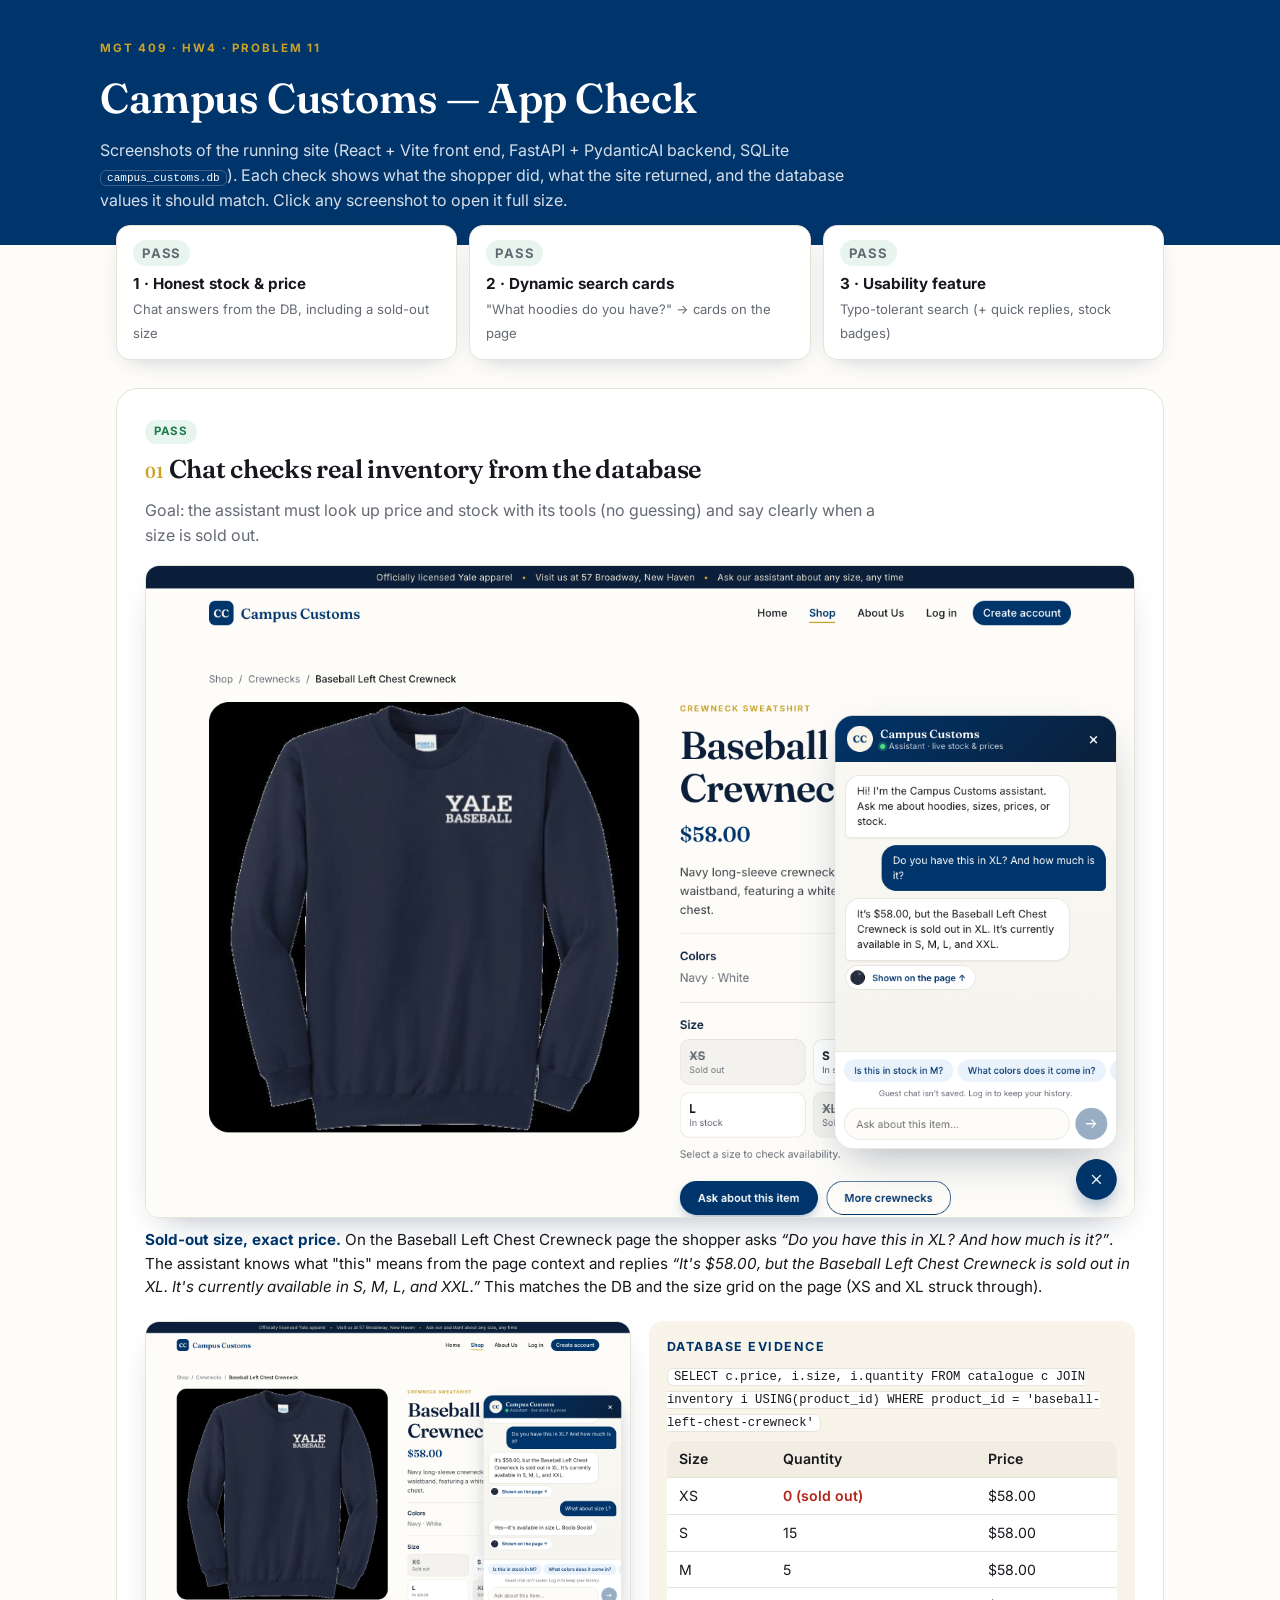
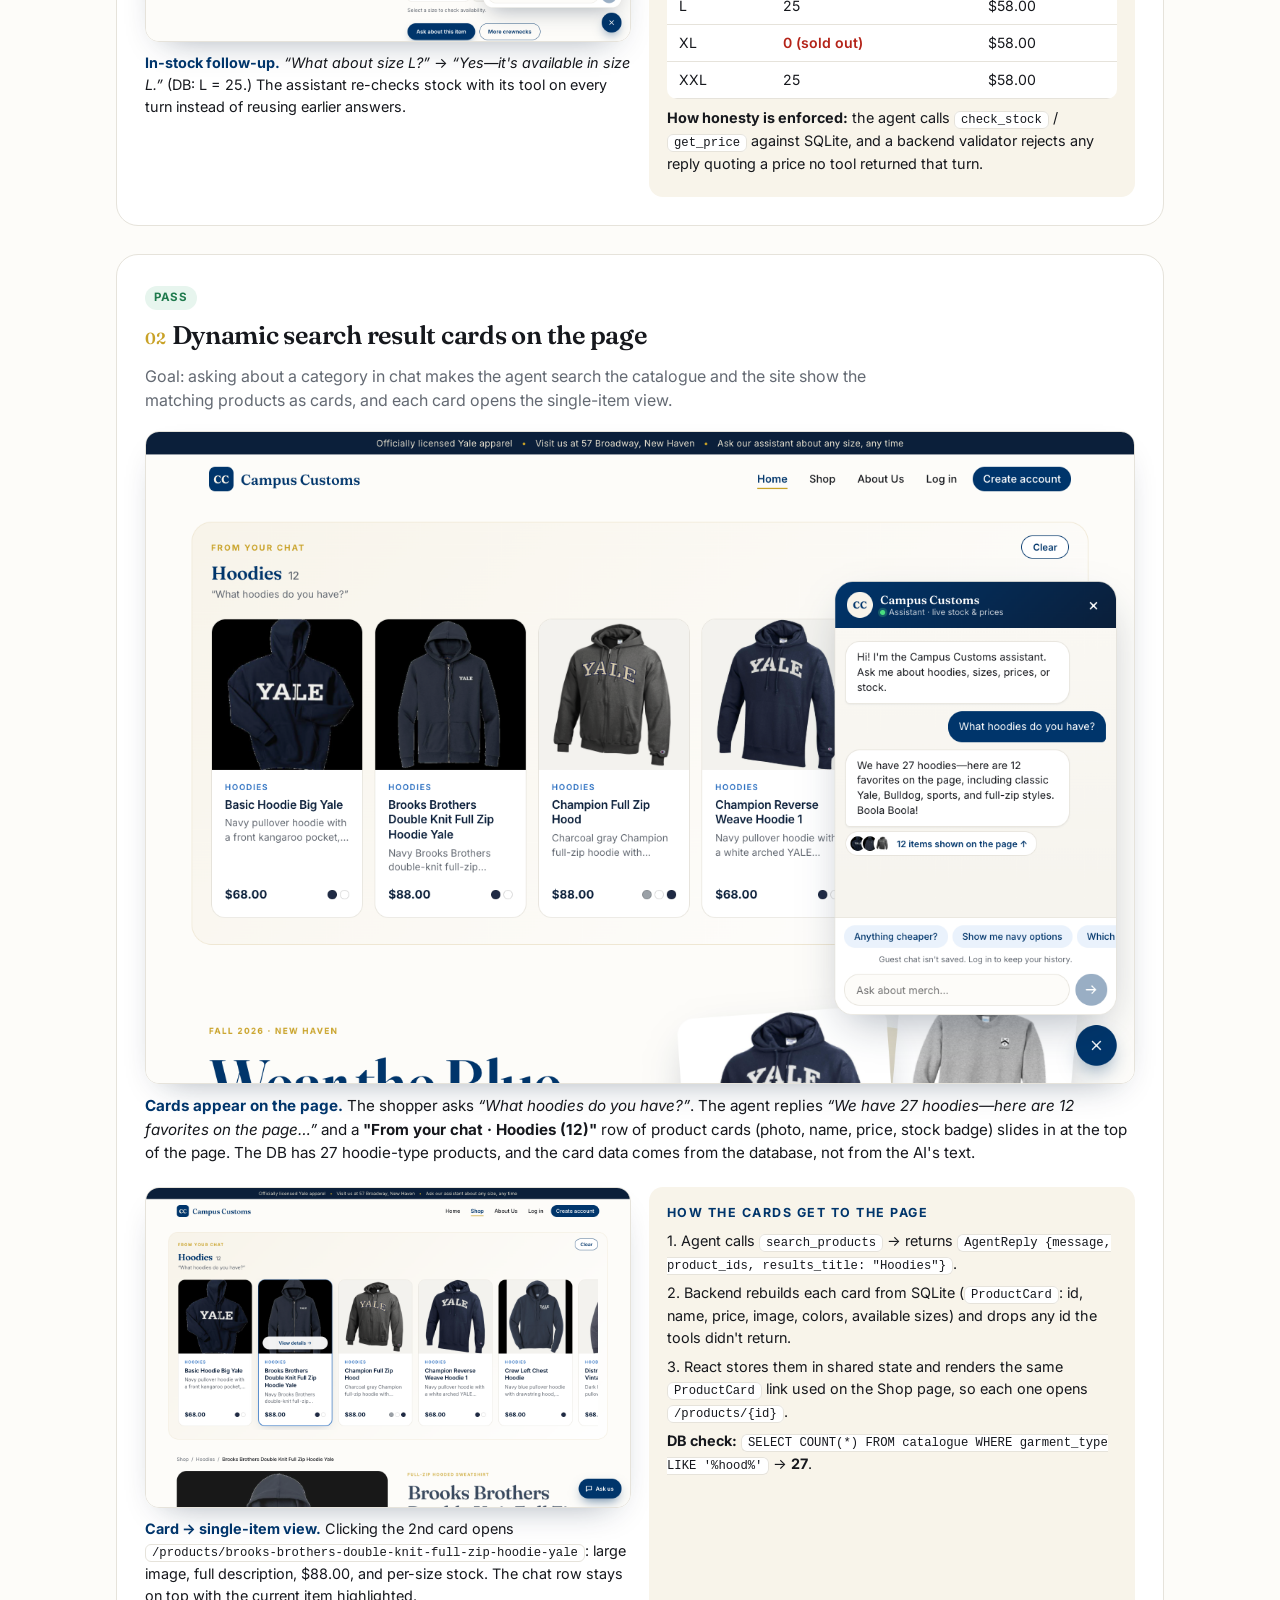
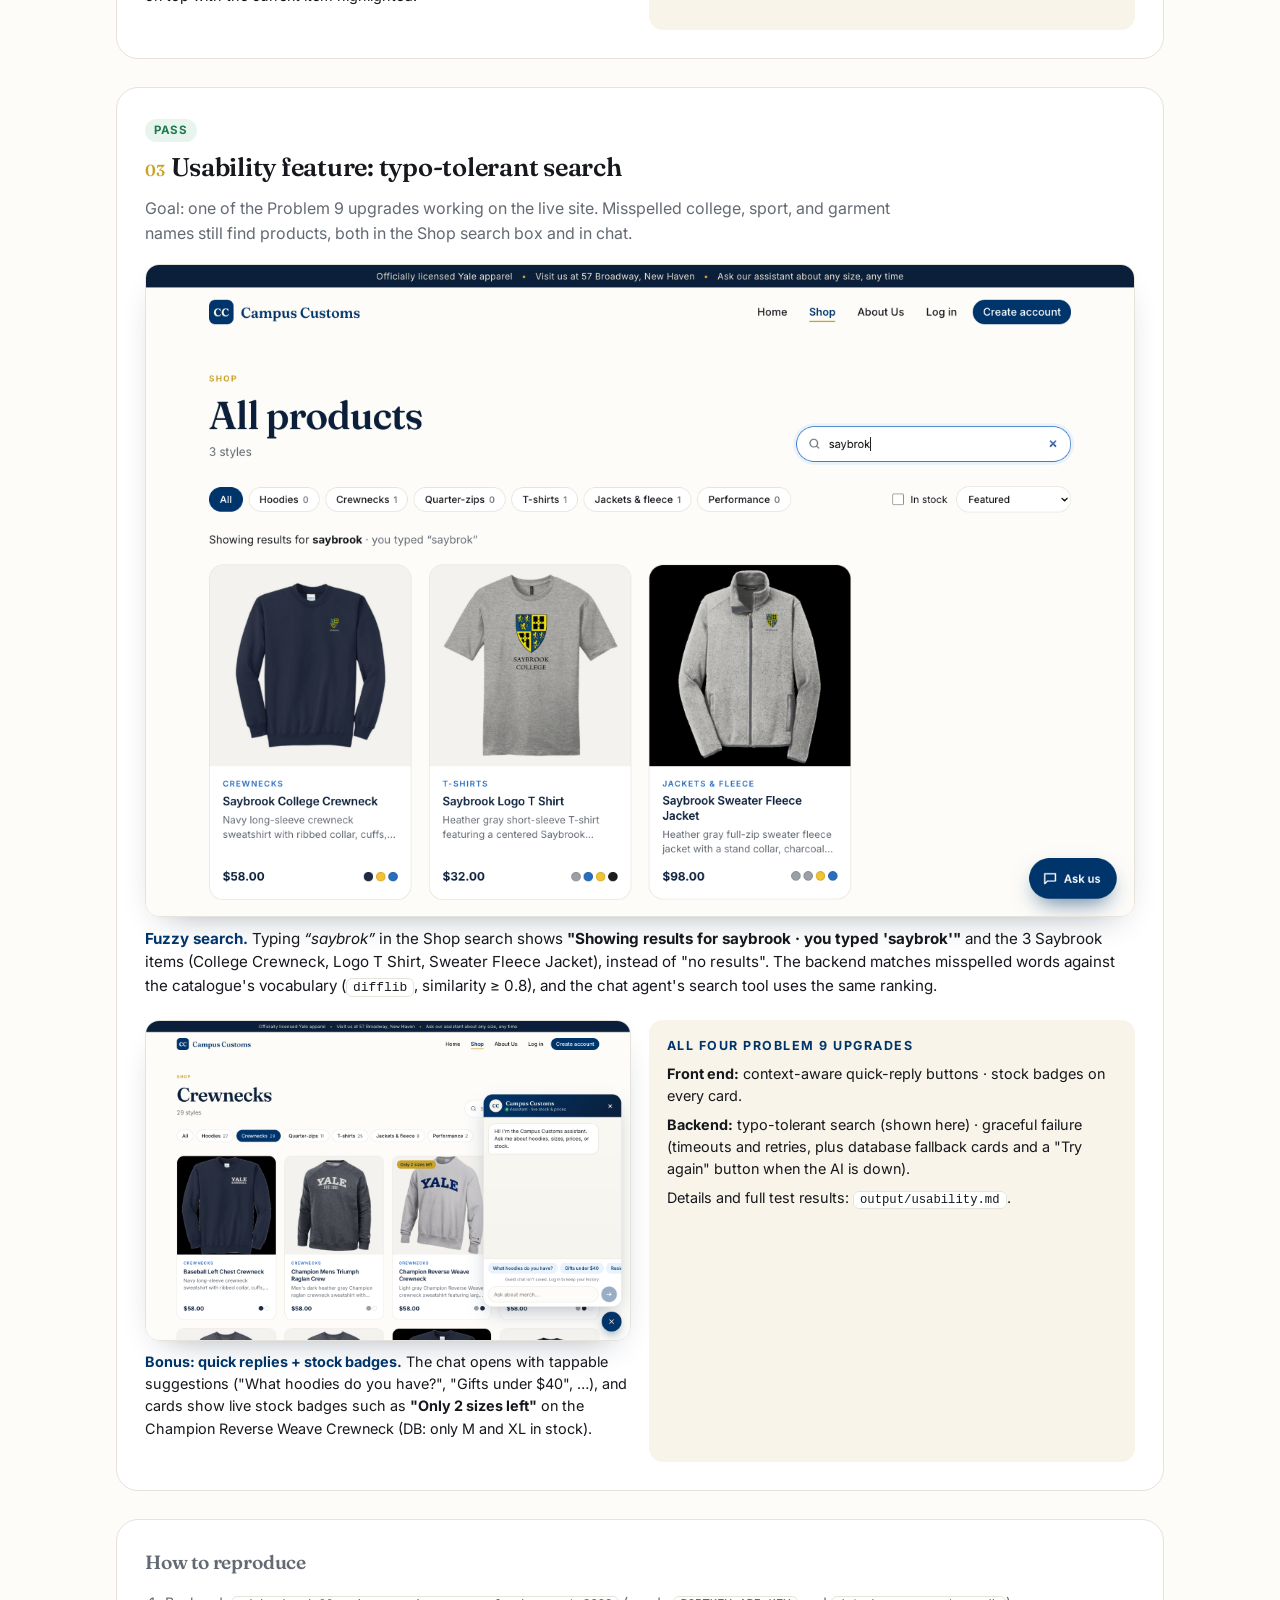
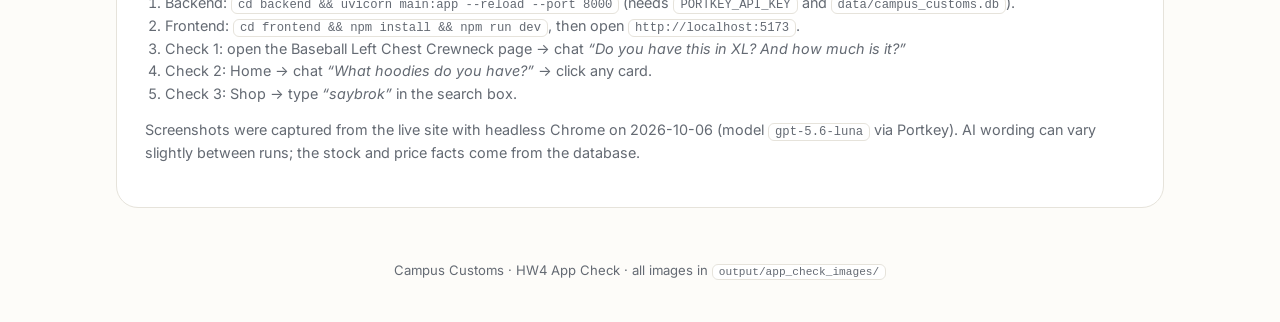
==== output/app_check.html @ 75e73ff5 "Campus Customs: React + FastAPI + PydanticAI shop and chatbot (MGT 409 HW4) Vite React TypeScript st" ====
<!doctype html>
<html lang="en">
<head>
  <meta charset="utf-8" />
  <meta name="viewport" content="width=device-width, initial-scale=1" />
  <title>Campus Customs App Check</title>
  <link rel="preconnect" href="https://fonts.googleapis.com" />
  <link rel="preconnect" href="https://fonts.gstatic.com" crossorigin />
  <link href="https://fonts.googleapis.com/css2?family=Fraunces:opsz,wght@9..144,600&family=Inter:wght@400;500;600;700&display=swap" rel="stylesheet" />
  <style>
    :root {
      --navy: #00356b; --ink: #16181d; --muted: #646a73; --line: #e6e3db; --bg: #fdfcf9;
      --card: #fff; --cream: #f8f4ea; --gold: #c9a227; --ok: #1f7a4d; --ok-soft: #e7f5ee; --bad: #b42318;
      --serif: 'Fraunces', Georgia, serif; --sans: 'Inter', -apple-system, 'Segoe UI', Arial, sans-serif;
    }
    * { box-sizing: border-box; }
    body { margin: 0; background: var(--bg); color: var(--ink); font-family: var(--sans); line-height: 1.55; -webkit-font-smoothing: antialiased; }
    header { background: var(--navy); color: #fff; padding: 40px 16px 32px; }
    .wrap { max-width: 1080px; margin: 0 auto; padding: 0 16px; }
    header .wrap { padding: 0; }
    .eyebrow { text-transform: uppercase; letter-spacing: .16em; font-size: .72rem; font-weight: 700; color: var(--gold); margin: 0 0 8px; }
    h1, h2 { font-family: var(--serif); font-weight: 600; letter-spacing: -.01em; margin: 0 0 8px; }
    h1 { font-size: clamp(1.9rem, 4vw, 2.6rem); }
    header p { margin: 0; color: #d6deea; max-width: 760px; }
    .summary { display: grid; grid-template-columns: repeat(3, 1fr); gap: 12px; margin: -20px auto 8px; max-width: 1080px; padding: 0 16px; }
    .summary a { display: block; background: var(--card); border: 1px solid var(--line); border-radius: 14px; padding: 14px 16px; color: var(--ink); text-decoration: none; box-shadow: 0 8px 24px -14px rgba(11,31,58,.35); }
    .summary a:hover { border-color: var(--navy); }
    .summary b { display: block; font-size: .95rem; }
    .summary span { font-size: .82rem; color: var(--muted); }
    .pass { display: inline-block; background: var(--ok-soft); color: var(--ok); font-weight: 700; font-size: .72rem; letter-spacing: .06em; padding: 3px 9px; border-radius: 999px; margin-bottom: 6px; }
    section.check { background: var(--card); border: 1px solid var(--line); border-radius: 22px; padding: 28px; margin: 28px 0; }
    .check h2 { font-size: 1.6rem; }
    .check-head { display: flex; justify-content: space-between; gap: 16px; align-items: flex-start; flex-wrap: wrap; }
    .num { font-family: var(--serif); color: var(--gold); font-size: 1rem; margin-right: 6px; }
    .goal { color: var(--muted); margin: 0 0 18px; max-width: 760px; }
    figure { margin: 0 0 22px; }
    figure a { display: block; border-radius: 14px; overflow: hidden; border: 1px solid var(--line); box-shadow: 0 14px 34px -20px rgba(11,31,58,.45); }
    figure img { display: block; width: 100%; height: auto; }
    figcaption { margin-top: 10px; font-size: .95rem; }
    figcaption strong { color: var(--navy); }
    .pair { display: grid; grid-template-columns: 1fr 1fr; gap: 18px; }
    .pair figcaption { font-size: .9rem; }
    .evidence { background: var(--cream); border-radius: 14px; padding: 16px 18px; font-size: .9rem; }
    .evidence h3 { margin: 0 0 8px; font-size: .78rem; text-transform: uppercase; letter-spacing: .12em; color: var(--navy); }
    .evidence p { margin: 6px 0; }
    q { font-style: italic; }
    table { border-collapse: collapse; width: 100%; max-width: 560px; margin: 8px 0; background: #fff; border-radius: 10px; overflow: hidden; font-size: .88rem; }
    th, td { text-align: left; padding: 7px 12px; border-bottom: 1px solid var(--line); }
    th { background: #f1ede2; font-weight: 600; }
    td.zero { color: var(--bad); font-weight: 600; }
    code { font-size: .85em; background: #fff; border: 1px solid var(--line); padding: 1px 6px; border-radius: 6px; }
    .how { font-size: .9rem; color: var(--muted); }
    .how ol { padding-left: 20px; }
    footer { text-align: center; color: var(--muted); font-size: .82rem; padding: 24px 16px 48px; }
    @media (max-width: 760px) {
      .summary, .pair { grid-template-columns: 1fr; }
      .summary { margin-top: 16px; }
      section.check { padding: 18px; }
    }
  </style>
</head>
<body>
  <header>
    <div class="wrap">
      <p class="eyebrow">MGT 409 · HW4 · Problem 11</p>
      <h1>Campus Customs — App Check</h1>
      <p>Screenshots of the running site (React + Vite front end, FastAPI + PydanticAI backend, SQLite <code style="background:transparent;border-color:#3d5f8a;color:#fff">campus_customs.db</code>). Each check shows what the shopper did, what the site returned, and the database values it should match. Click any screenshot to open it full size.</p>
    </div>
  </header>

  <nav class="summary" aria-label="Checks">
    <a href="#check-1"><span class="pass">PASS</span><b>1 · Honest stock &amp; price</b><span>Chat answers from the DB, including a sold-out size</span></a>
    <a href="#check-2"><span class="pass">PASS</span><b>2 · Dynamic search cards</b><span>"What hoodies do you have?" → cards on the page</span></a>
    <a href="#check-3"><span class="pass">PASS</span><b>3 · Usability feature</b><span>Typo-tolerant search (+ quick replies, stock badges)</span></a>
  </nav>

  <main class="wrap">

    <!-- ============================ CHECK 1 ============================ -->
    <section class="check" id="check-1">
      <div class="check-head">
        <div>
          <span class="pass">PASS</span>
          <h2><span class="num">01</span>Chat checks real inventory from the database</h2>
        </div>
      </div>
      <p class="goal">Goal: the assistant must look up price and stock with its tools (no guessing) and say clearly when a size is sold out.</p>

      <figure>
        <a href="app_check_images/1-honest-stock-price.png" target="_blank"><img src="app_check_images/1-honest-stock-price.png" alt="Chat on the Baseball Left Chest Crewneck page answering that XL is sold out and the price is $58.00" /></a>
        <figcaption><strong>Sold-out size, exact price.</strong> On the Baseball Left Chest Crewneck page the shopper asks <q>Do you have this in XL? And how much is it?</q>. The assistant knows what "this" means from the page context and replies <q>It's $58.00, but the Baseball Left Chest Crewneck is sold out in XL. It's currently available in S, M, L, and XXL.</q> This matches the DB and the size grid on the page (XS and XL struck through).</figcaption>
      </figure>

      <div class="pair">
        <figure>
          <a href="app_check_images/1b-honest-stock-followup.png" target="_blank"><img src="app_check_images/1b-honest-stock-followup.png" alt="Follow-up question about size L answered as available" /></a>
          <figcaption><strong>In-stock follow-up.</strong> <q>What about size L?</q> → <q>Yes—it's available in size L.</q> (DB: L = 25.) The assistant re-checks stock with its tool on every turn instead of reusing earlier answers.</figcaption>
        </figure>
        <div class="evidence">
          <h3>Database evidence</h3>
          <p><code>SELECT c.price, i.size, i.quantity FROM catalogue c JOIN inventory i USING(product_id) WHERE product_id = 'baseball-left-chest-crewneck'</code></p>
          <table>
            <thead><tr><th>Size</th><th>Quantity</th><th>Price</th></tr></thead>
            <tbody>
              <tr><td>XS</td><td class="zero">0 (sold out)</td><td>$58.00</td></tr>
              <tr><td>S</td><td>15</td><td>$58.00</td></tr>
              <tr><td>M</td><td>5</td><td>$58.00</td></tr>
              <tr><td>L</td><td>25</td><td>$58.00</td></tr>
              <tr><td>XL</td><td class="zero">0 (sold out)</td><td>$58.00</td></tr>
              <tr><td>XXL</td><td>25</td><td>$58.00</td></tr>
            </tbody>
          </table>
          <p><b>How honesty is enforced:</b> the agent calls <code>check_stock</code> / <code>get_price</code> against SQLite, and a backend validator rejects any reply quoting a price no tool returned that turn.</p>
        </div>
      </div>
    </section>

    <!-- ============================ CHECK 2 ============================ -->
    <section class="check" id="check-2">
      <span class="pass">PASS</span>
      <h2><span class="num">02</span>Dynamic search result cards on the page</h2>
      <p class="goal">Goal: asking about a category in chat makes the agent search the catalogue and the site show the matching products as cards, and each card opens the single-item view.</p>

      <figure>
        <a href="app_check_images/2-dynamic-cards.png" target="_blank"><img src="app_check_images/2-dynamic-cards.png" alt="'From your chat · Hoodies' row of 12 product cards at the top of the home page" /></a>
        <figcaption><strong>Cards appear on the page.</strong> The shopper asks <q>What hoodies do you have?</q>. The agent replies <q>We have 27 hoodies—here are 12 favorites on the page…</q> and a <b>"From your chat · Hoodies (12)"</b> row of product cards (photo, name, price, stock badge) slides in at the top of the page. The DB has 27 hoodie-type products, and the card data comes from the database, not from the AI's text.</figcaption>
      </figure>

      <div class="pair">
        <figure>
          <a href="app_check_images/2b-card-opens-item-page.png" target="_blank"><img src="app_check_images/2b-card-opens-item-page.png" alt="Brooks Brothers Double Knit Full Zip Hoodie item page opened from a chat card" /></a>
          <figcaption><strong>Card → single-item view.</strong> Clicking the 2nd card opens <code>/products/brooks-brothers-double-knit-full-zip-hoodie-yale</code>: large image, full description, $88.00, and per-size stock. The chat row stays on top with the current item highlighted.</figcaption>
        </figure>
        <div class="evidence">
          <h3>How the cards get to the page</h3>
          <p>1. Agent calls <code>search_products</code> → returns <code>AgentReply {message, product_ids, results_title: "Hoodies"}</code>.</p>
          <p>2. Backend rebuilds each card from SQLite (<code>ProductCard</code>: id, name, price, image, colors, available sizes) and drops any id the tools didn't return.</p>
          <p>3. React stores them in shared state and renders the same <code>ProductCard</code> link used on the Shop page, so each one opens <code>/products/{id}</code>.</p>
          <p><b>DB check:</b> <code>SELECT COUNT(*) FROM catalogue WHERE garment_type LIKE '%hood%'</code> → <b>27</b>.</p>
        </div>
      </div>
    </section>

    <!-- ============================ CHECK 3 ============================ -->
    <section class="check" id="check-3">
      <span class="pass">PASS</span>
      <h2><span class="num">03</span>Usability feature: typo-tolerant search</h2>
      <p class="goal">Goal: one of the Problem 9 upgrades working on the live site. Misspelled college, sport, and garment names still find products, both in the Shop search box and in chat.</p>

      <figure>
        <a href="app_check_images/3-fuzzy-search.png" target="_blank"><img src="app_check_images/3-fuzzy-search.png" alt="Shop search for 'saybrok' showing results for saybrook" /></a>
        <figcaption><strong>Fuzzy search.</strong> Typing <q>saybrok</q> in the Shop search shows <b>"Showing results for saybrook · you typed 'saybrok'"</b> and the 3 Saybrook items (College Crewneck, Logo T Shirt, Sweater Fleece Jacket), instead of "no results". The backend matches misspelled words against the catalogue's vocabulary (<code>difflib</code>, similarity ≥ 0.8), and the chat agent's search tool uses the same ranking.</figcaption>
      </figure>

      <div class="pair">
        <figure>
          <a href="app_check_images/3b-quick-replies-badges.png" target="_blank"><img src="app_check_images/3b-quick-replies-badges.png" alt="Crewnecks page with an 'Only 2 sizes left' badge and quick-reply buttons in the chat" /></a>
          <figcaption><strong>Bonus: quick replies + stock badges.</strong> The chat opens with tappable suggestions ("What hoodies do you have?", "Gifts under $40", …), and cards show live stock badges such as <b>"Only 2 sizes left"</b> on the Champion Reverse Weave Crewneck (DB: only M and XL in stock).</figcaption>
        </figure>
        <div class="evidence">
          <h3>All four Problem 9 upgrades</h3>
          <p><b>Front end:</b> context-aware quick-reply buttons · stock badges on every card.</p>
          <p><b>Backend:</b> typo-tolerant search (shown here) · graceful failure (timeouts and retries, plus database fallback cards and a "Try again" button when the AI is down).</p>
          <p>Details and full test results: <code>output/usability.md</code>.</p>
        </div>
      </div>
    </section>

    <section class="check how">
      <h2 style="font-size:1.2rem">How to reproduce</h2>
      <ol>
        <li>Backend: <code>cd backend &amp;&amp; uvicorn main:app --reload --port 8000</code> (needs <code>PORTKEY_API_KEY</code> and <code>data/campus_customs.db</code>).</li>
        <li>Frontend: <code>cd frontend &amp;&amp; npm install &amp;&amp; npm run dev</code>, then open <code>http://localhost:5173</code>.</li>
        <li>Check 1: open the Baseball Left Chest Crewneck page → chat <q>Do you have this in XL? And how much is it?</q></li>
        <li>Check 2: Home → chat <q>What hoodies do you have?</q> → click any card.</li>
        <li>Check 3: Shop → type <q>saybrok</q> in the search box.</li>
      </ol>
      <p>Screenshots were captured from the live site with headless Chrome on 2026-10-06 (model <code>gpt-5.6-luna</code> via Portkey). AI wording can vary slightly between runs; the stock and price facts come from the database.</p>
    </section>
  </main>

  <footer>Campus Customs · HW4 App Check · all images in <code>output/app_check_images/</code></footer>
</body>
</html>
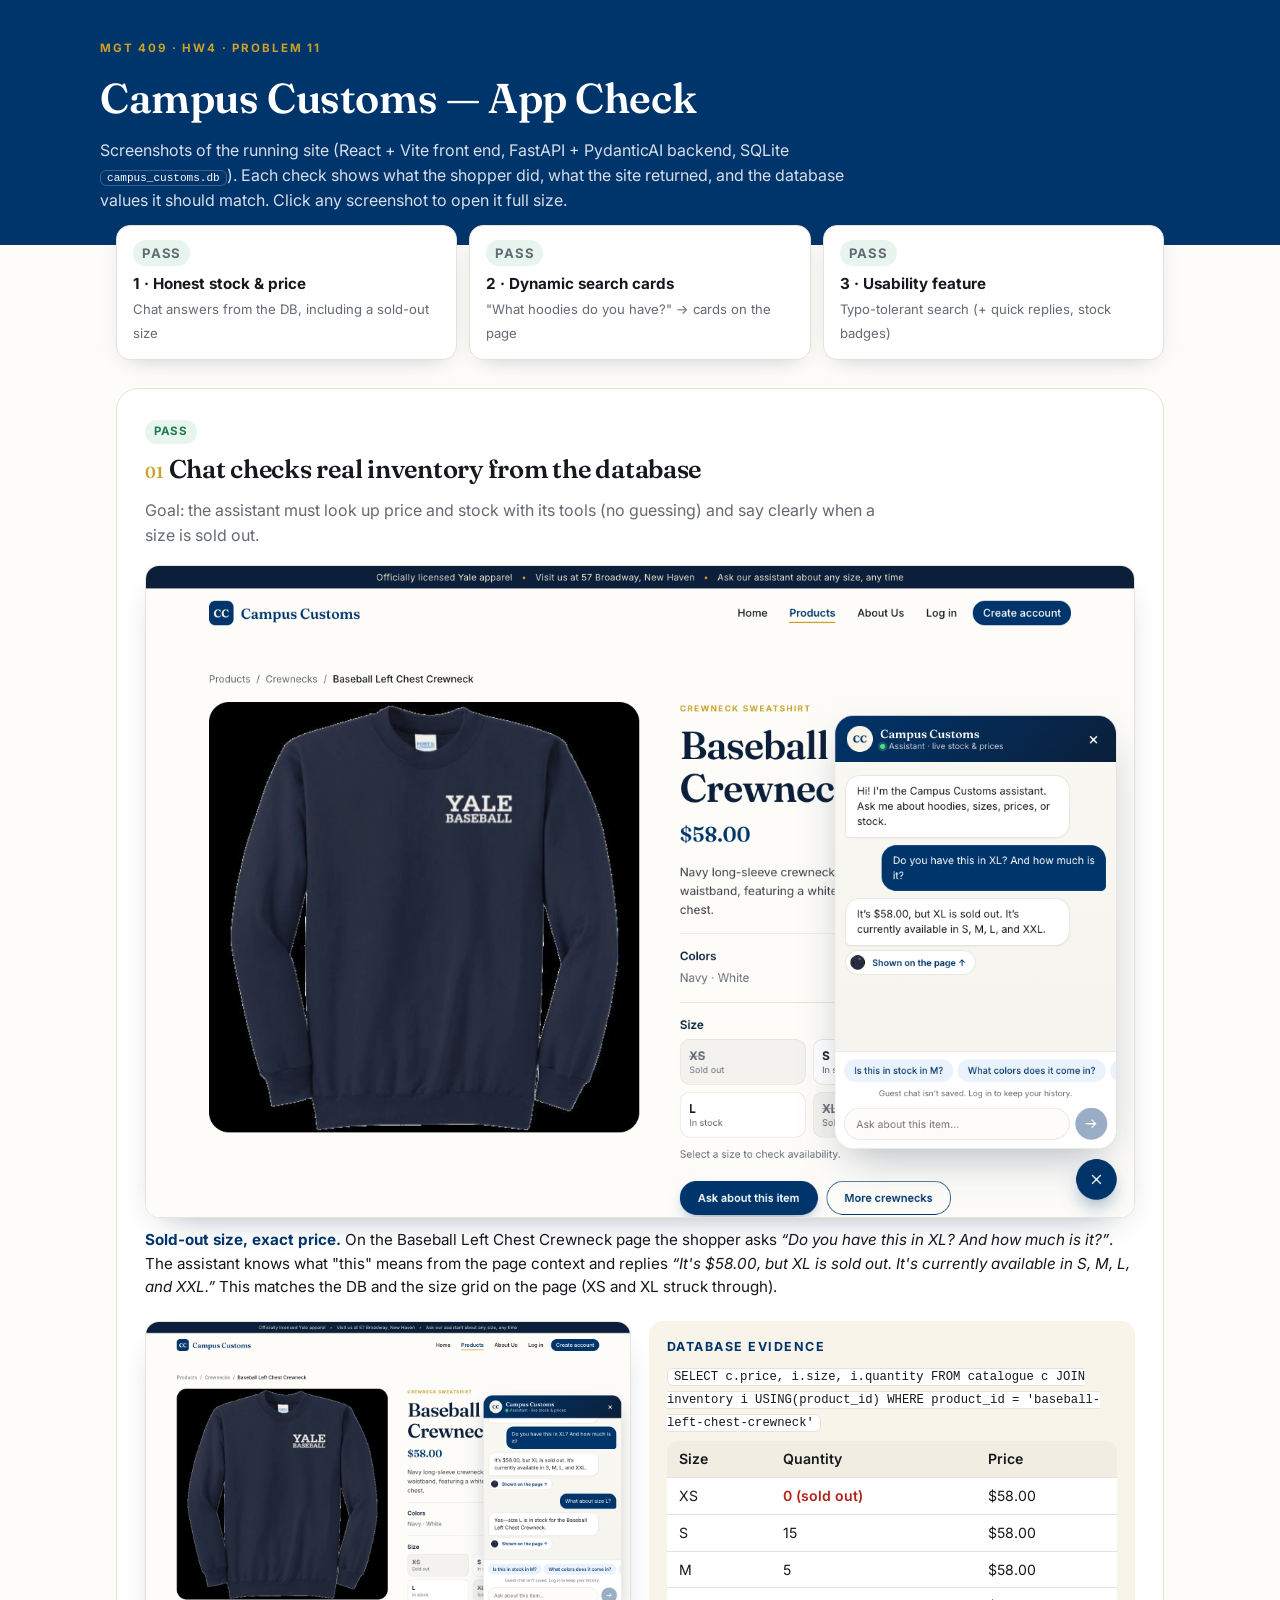
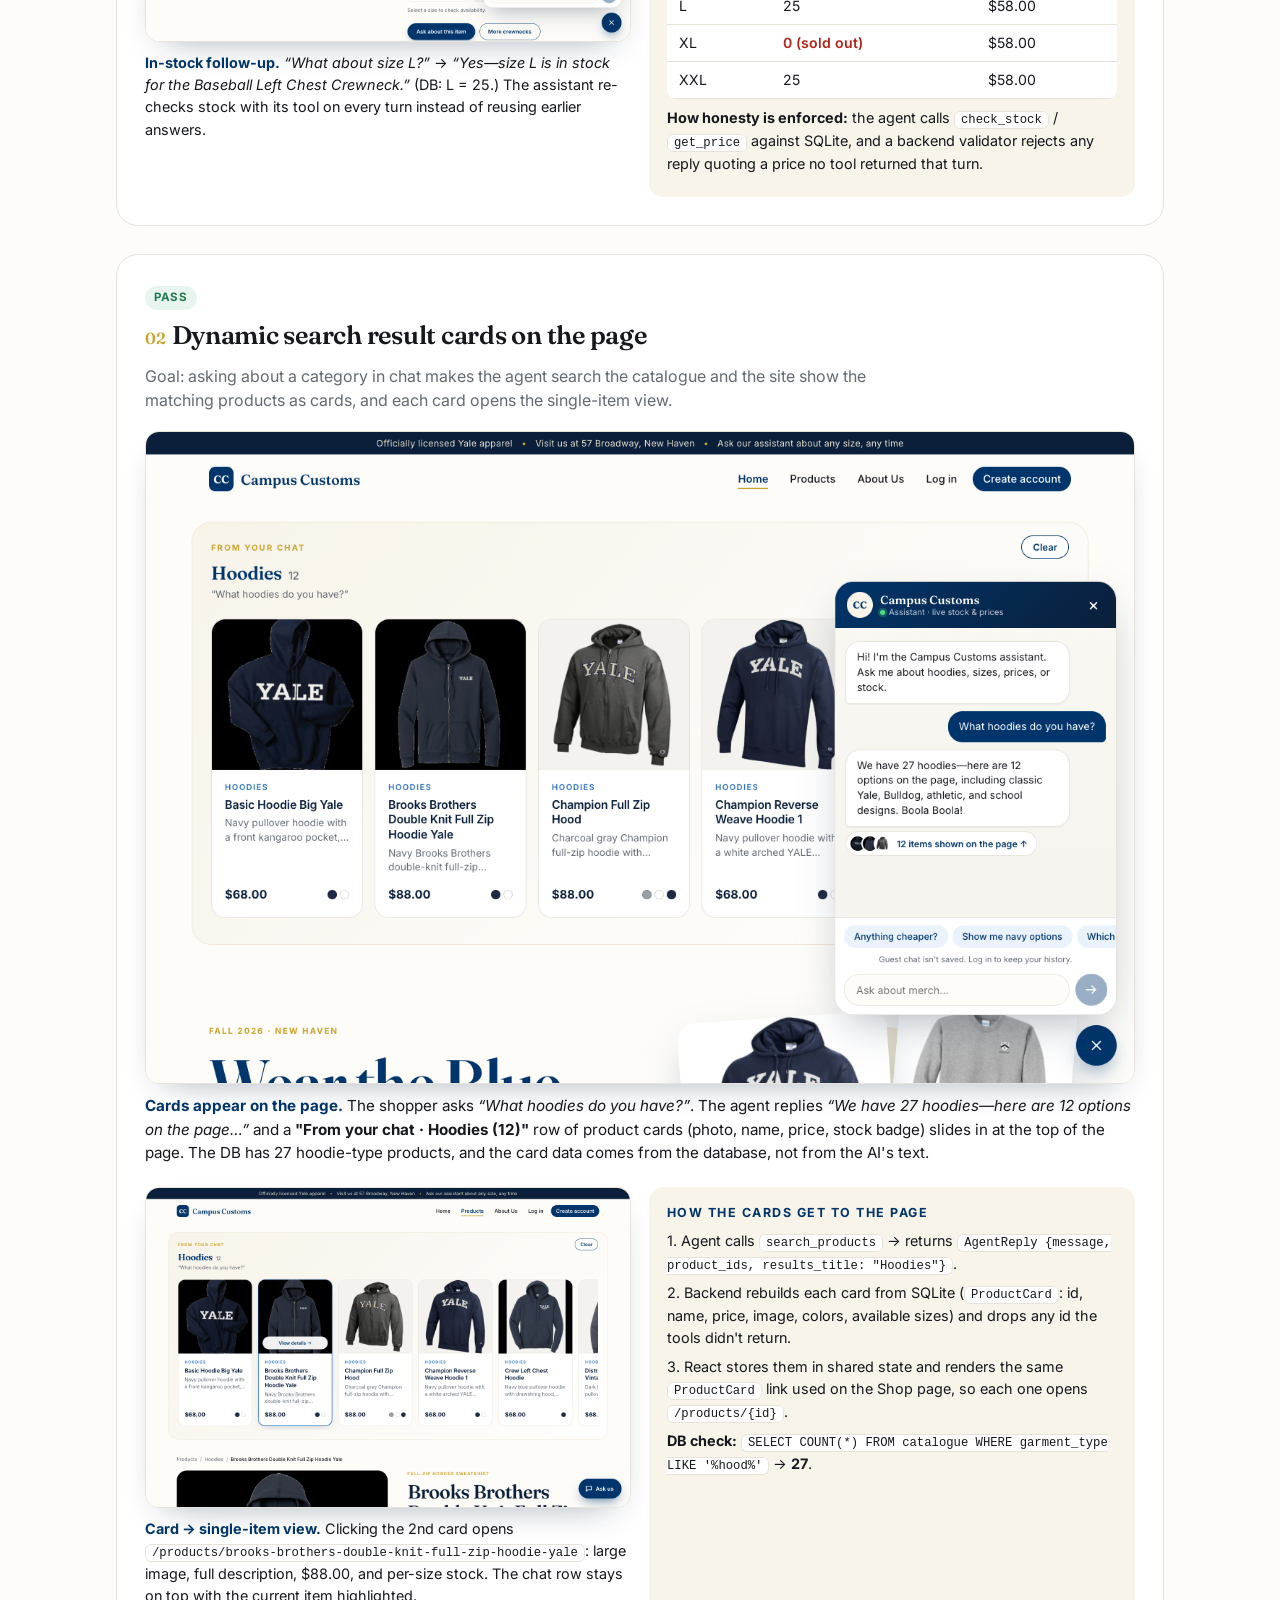
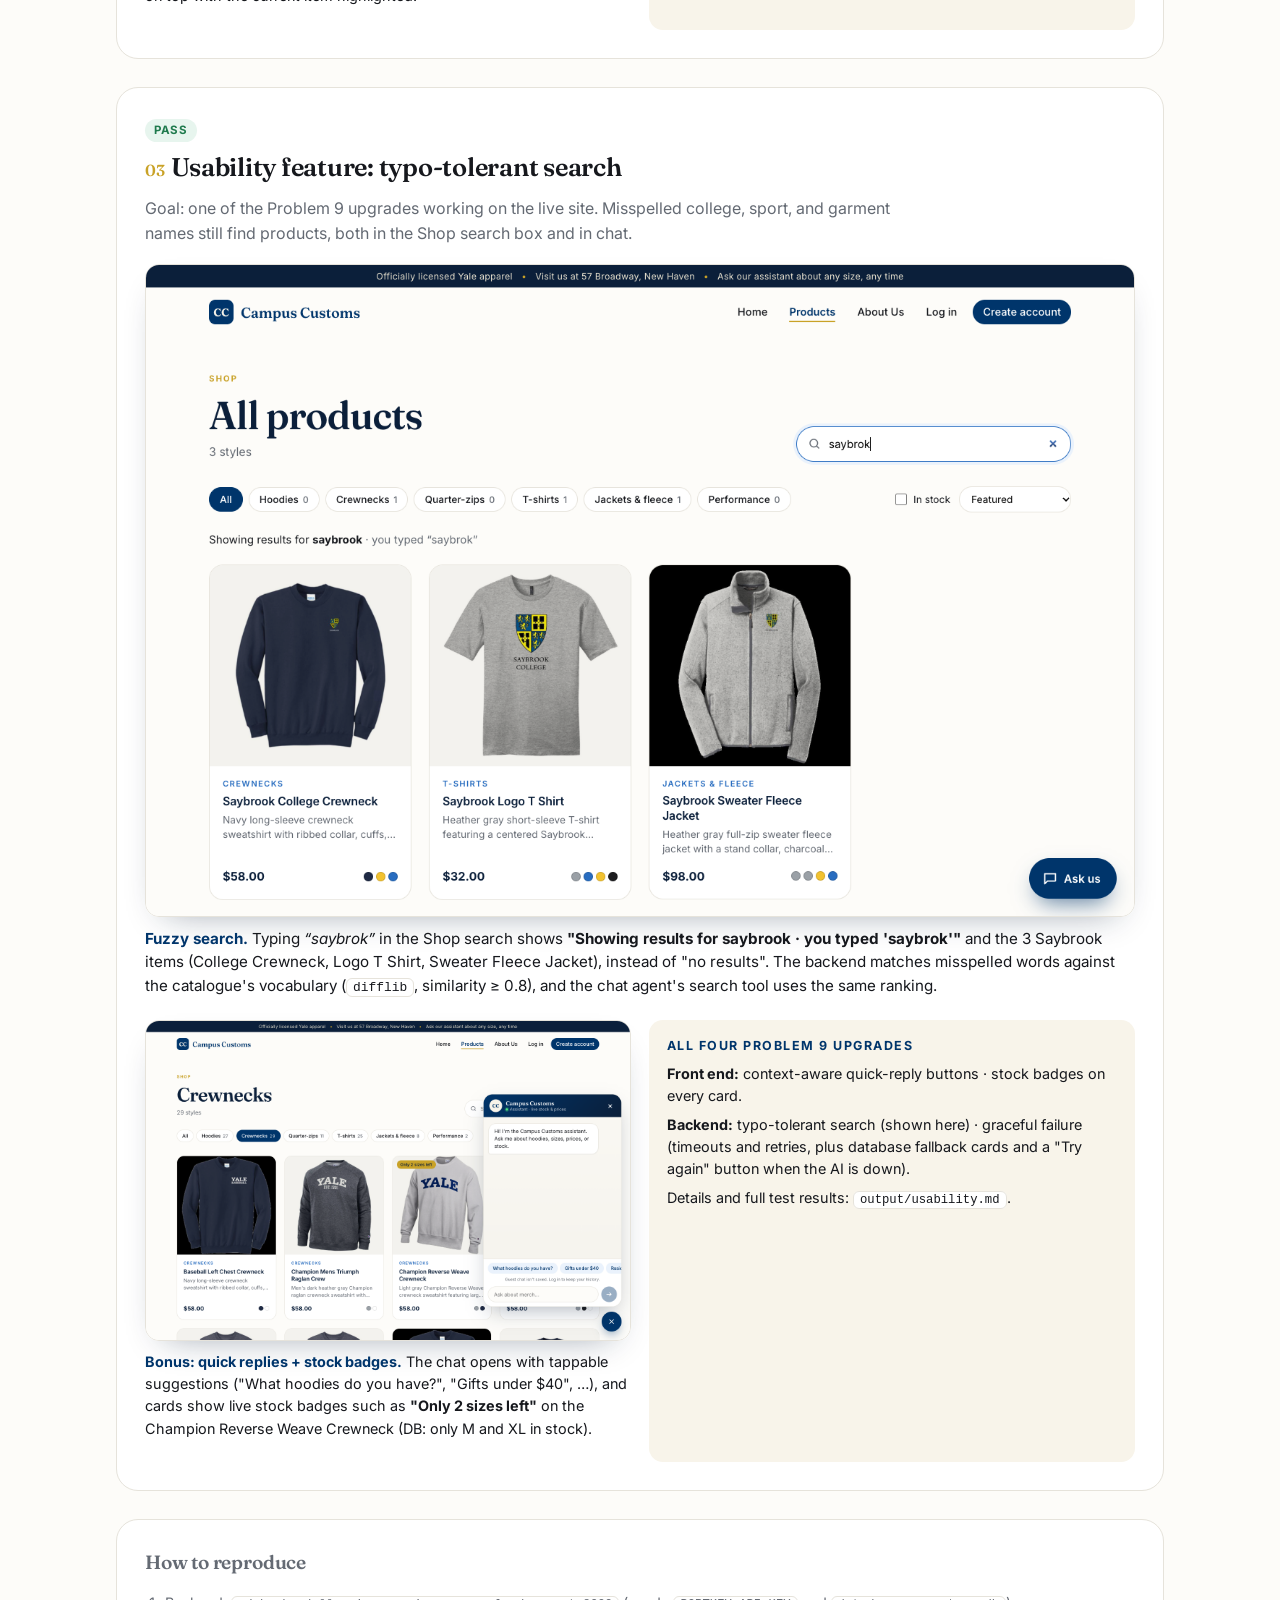
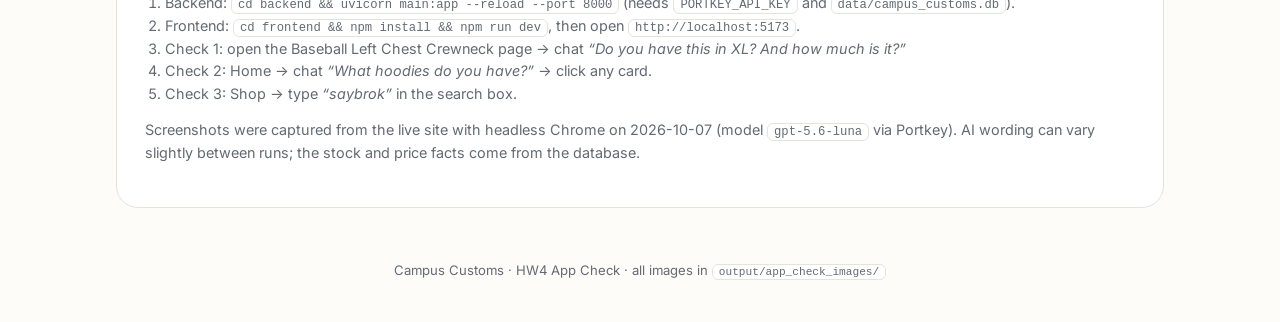
==== commit c62f2c5f: "Pre-submission fixes: Products nav label, auth data docs, prompt log - Nav link back to "Products" a" ====
--- a/output/app_check.html
+++ b/output/app_check.html
@@ -88,13 +88,13 @@
 
       <figure>
         <a href="app_check_images/1-honest-stock-price.png" target="_blank"><img src="app_check_images/1-honest-stock-price.png" alt="Chat on the Baseball Left Chest Crewneck page answering that XL is sold out and the price is $58.00" /></a>
-        <figcaption><strong>Sold-out size, exact price.</strong> On the Baseball Left Chest Crewneck page the shopper asks <q>Do you have this in XL? And how much is it?</q>. The assistant knows what "this" means from the page context and replies <q>It's $58.00, but the Baseball Left Chest Crewneck is sold out in XL. It's currently available in S, M, L, and XXL.</q> This matches the DB and the size grid on the page (XS and XL struck through).</figcaption>
+        <figcaption><strong>Sold-out size, exact price.</strong> On the Baseball Left Chest Crewneck page the shopper asks <q>Do you have this in XL? And how much is it?</q>. The assistant knows what "this" means from the page context and replies <q>It's $58.00, but XL is sold out. It's currently available in S, M, L, and XXL.</q> This matches the DB and the size grid on the page (XS and XL struck through).</figcaption>
       </figure>
 
       <div class="pair">
         <figure>
           <a href="app_check_images/1b-honest-stock-followup.png" target="_blank"><img src="app_check_images/1b-honest-stock-followup.png" alt="Follow-up question about size L answered as available" /></a>
-          <figcaption><strong>In-stock follow-up.</strong> <q>What about size L?</q> → <q>Yes—it's available in size L.</q> (DB: L = 25.) The assistant re-checks stock with its tool on every turn instead of reusing earlier answers.</figcaption>
+          <figcaption><strong>In-stock follow-up.</strong> <q>What about size L?</q> → <q>Yes—size L is in stock for the Baseball Left Chest Crewneck.</q> (DB: L = 25.) The assistant re-checks stock with its tool on every turn instead of reusing earlier answers.</figcaption>
         </figure>
         <div class="evidence">
           <h3>Database evidence</h3>
@@ -123,7 +123,7 @@
 
       <figure>
         <a href="app_check_images/2-dynamic-cards.png" target="_blank"><img src="app_check_images/2-dynamic-cards.png" alt="'From your chat · Hoodies' row of 12 product cards at the top of the home page" /></a>
-        <figcaption><strong>Cards appear on the page.</strong> The shopper asks <q>What hoodies do you have?</q>. The agent replies <q>We have 27 hoodies—here are 12 favorites on the page…</q> and a <b>"From your chat · Hoodies (12)"</b> row of product cards (photo, name, price, stock badge) slides in at the top of the page. The DB has 27 hoodie-type products, and the card data comes from the database, not from the AI's text.</figcaption>
+        <figcaption><strong>Cards appear on the page.</strong> The shopper asks <q>What hoodies do you have?</q>. The agent replies <q>We have 27 hoodies—here are 12 options on the page…</q> and a <b>"From your chat · Hoodies (12)"</b> row of product cards (photo, name, price, stock badge) slides in at the top of the page. The DB has 27 hoodie-type products, and the card data comes from the database, not from the AI's text.</figcaption>
       </figure>
 
       <div class="pair">
@@ -175,7 +175,7 @@
         <li>Check 2: Home → chat <q>What hoodies do you have?</q> → click any card.</li>
         <li>Check 3: Shop → type <q>saybrok</q> in the search box.</li>
       </ol>
-      <p>Screenshots were captured from the live site with headless Chrome on 2026-10-06 (model <code>gpt-5.6-luna</code> via Portkey). AI wording can vary slightly between runs; the stock and price facts come from the database.</p>
+      <p>Screenshots were captured from the live site with headless Chrome on 2026-10-07 (model <code>gpt-5.6-luna</code> via Portkey). AI wording can vary slightly between runs; the stock and price facts come from the database.</p>
     </section>
   </main>
 
